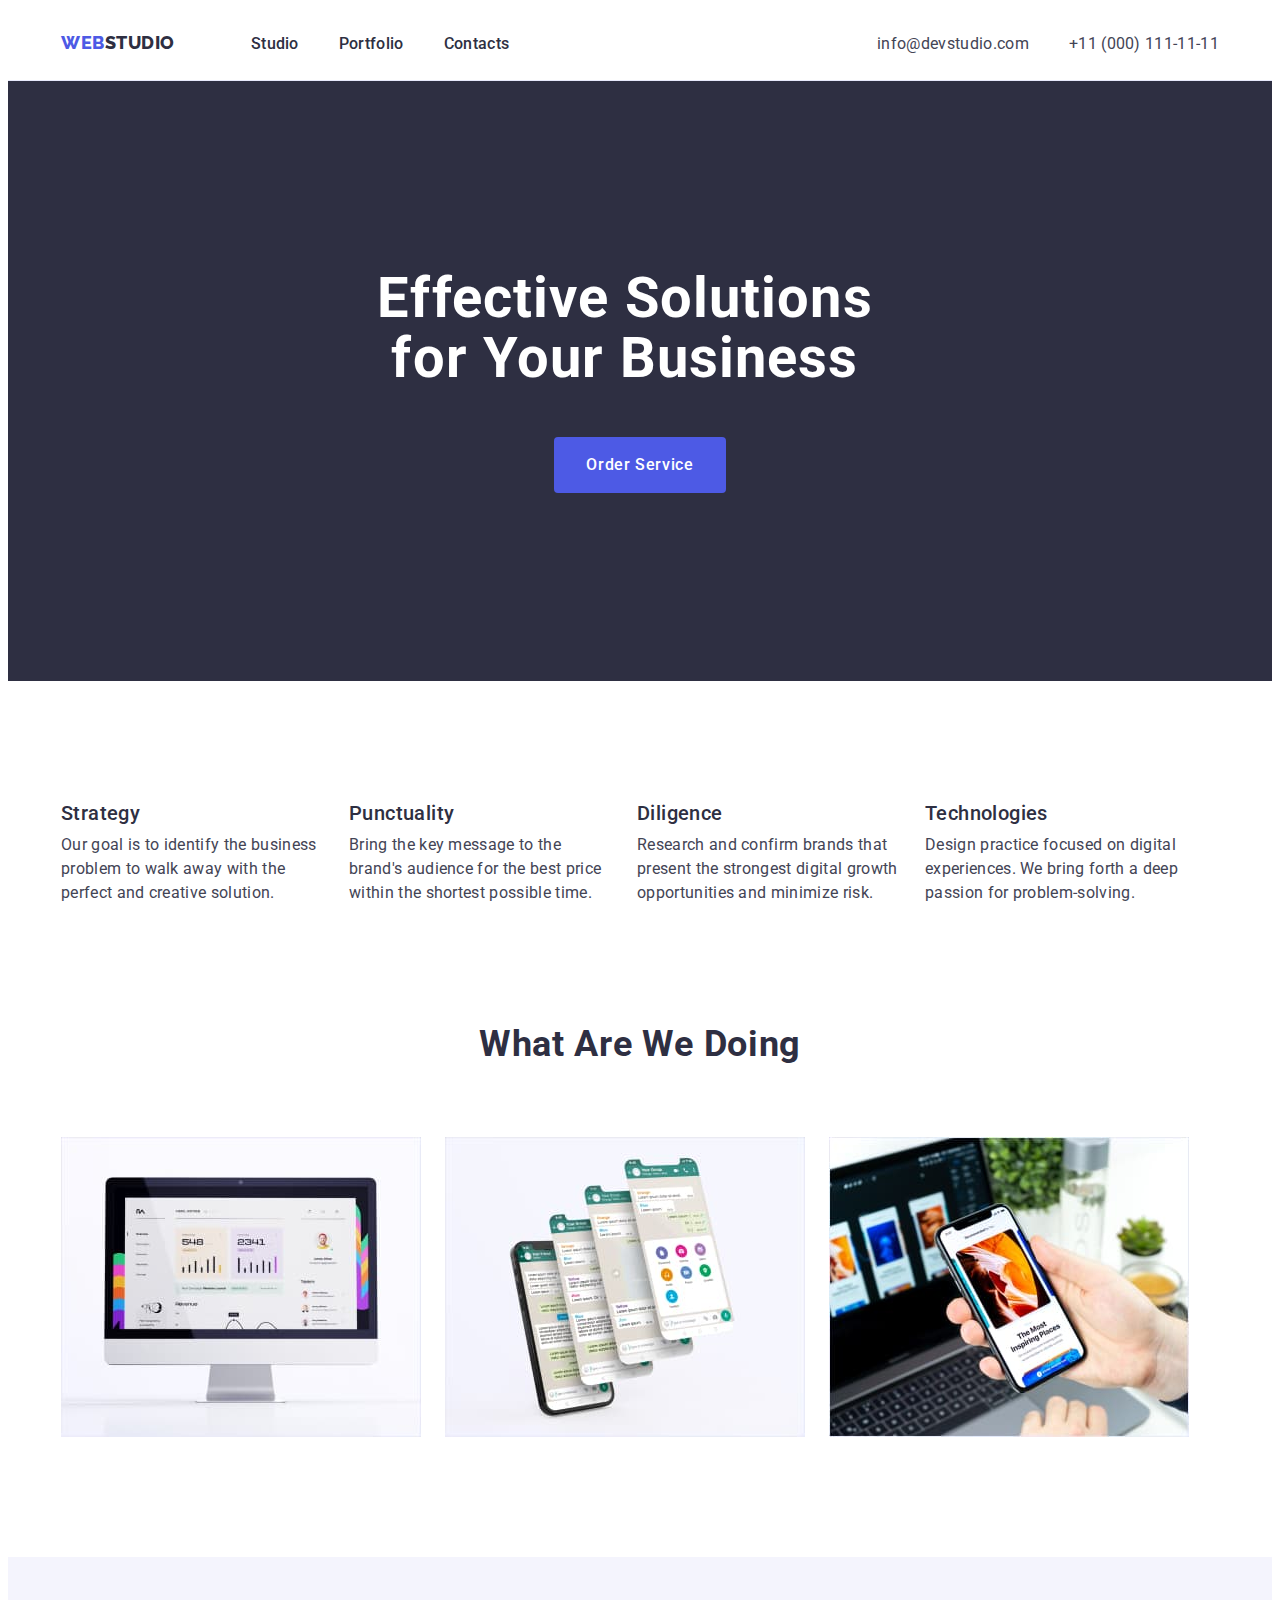
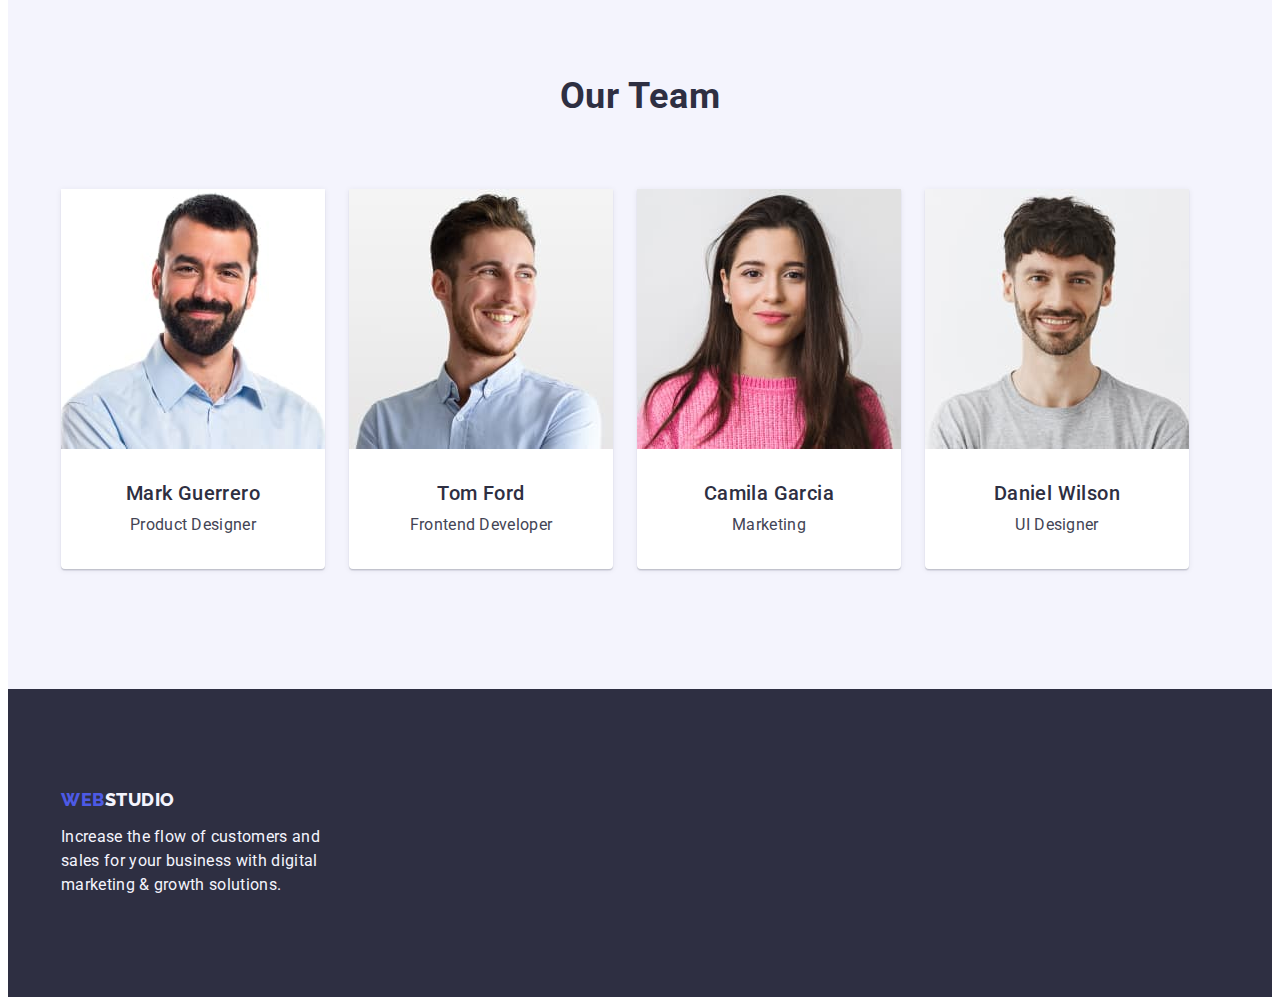
==== index.html @ 88c26387 "Initial commit" ====
<!DOCTYPE html>
<html lang="en">
  <head>
    <meta charset="UTF-8" />
    <meta http-equiv="X-UA-Compatible" content="IE=edge" />
    <meta name="viewport" content="width=device-width, initial-scale=1.0" />
    <title>Web Studio</title>
    <link rel="preconnect" href="https://fonts.googleapis.com" />
    <link rel="preconnect" href="https://fonts.gstatic.com" crossorigin />
    <link
      href="https://fonts.googleapis.com/css2?family=Raleway:wght@800&family=Roboto:wght@400;500;700&display=swap"
      rel="stylesheet"
    />
    <link
      rel="stylesheet"
      href="https://cdnjs.cloudflare.com/ajax/libs/modern-normalize/1.1.0/modern-normalize.min.css"
      integrity="sha512-wpPYUAdjBVSE4KJnH1VR1HeZfpl1ub8YT/NKx4PuQ5NmX2tKuGu6U/JRp5y+Y8XG2tV+wKQpNHVUX03MfMFn9Q=="
      crossorigin="anonymous"
      referrerpolicy="no-referrer"
    />
    <link rel="stylesheet" href="./css/styles.css" />
  </head>
  <body>
    <!--Site header-->
    <header class="header">
      <div class="container main-cont">
        <nav class="header-navigation">
          <a href="./index.html" class="header-logo link">
            Web<span class="nav-logo">Studio</span>
          </a>
          <ul class="header-list list">
            <li class="header-item">
              <a href="./index.html" class="header-link link">Studio</a>
            </li>
            <li class="header-item">
              <a href="./portfolio.html" class="header-link link">Portfolio</a>
            </li>
            <li class="header-item">
              <a href="" class="header-link link">Contacts</a>
            </li>
          </ul>
        </nav>
        <address class="header-contacts">
          <ul class="site-nav list">
            <li class="header-item">
              <a href="mailto:info@devstudio.com" class="contacts link"
                >info@devstudio.com</a
              >
            </li>
            <li class="header-item">
              <a href="tel:+11(000)1111111" class="contacts link"
                >+11 (000) 111-11-11</a
              >
            </li>
          </ul>
        </address>
      </div>
    </header>

    <main>
      <!--Hero Image  -->
      <section class="hero">
        <div class="container">
          <h1 class="hero-title">Effective Solutions for Your Business</h1>
          <button type="button" class="hero-btn primary-btn">
            Order Service
          </button>
        </div>
      </section>

      <!--Short description-->
      <section class="section">
        <div class="container">
          <h2 class="visually-hidden">Work examples</h2>
          <ul class="section-list list">
            <li class="list-item">
              <h3 class="list-title">Strategy</h3>
              <p class="list-text">
                Our goal is to identify the business problem to walk away with
                the perfect and creative solution.
              </p>
            </li>
            <li class="list-item">
              <h3 class="list-title">Punctuality</h3>
              <p class="list-text">
                Bring the key message to the brand's audience for the best price
                within the shortest possible time.
              </p>
            </li>
            <li class="list-item">
              <h3 class="list-title">Diligence</h3>
              <p class="list-text">
                Research and confirm brands that present the strongest digital
                growth opportunities and minimize risk.
              </p>
            </li>
            <li class="list-item">
              <h3 class="list-title">Technologies</h3>
              <p class="list-text">
                Design practice focused on digital experiences. We bring forth a
                deep passion for problem-solving.
              </p>
            </li>
          </ul>
        </div>
      </section>

      <!--What are we doing?-->
      <section class="section third">
        <div class="container">
          <h2 class="section-title">What Are We Doing</h2>
          <ul class="third-list list">
            <li class="third-item">
              <img
                src="./images/work-1.jpg"
                alt="What are we doing"
                width="360"
                height="300"
                class="img"
              />
            </li>
            <li class="third-item">
              <img
                src="./images/work-2.jpg"
                alt="What are we doing"
                width="360"
                height="300"
                class="img"
              />
            </li>
            <li class="third-item">
              <img
                src="./images/work-3.jpg"
                alt="What are we doing"
                width="360"
                height="300"
                class="img"
              />
            </li>
          </ul>
        </div>
      </section>

      <!--Our team-->
      <section class="section-team">
        <div class="container">
          <h2 class="team-title">Our Team</h2>
          <ul class="team-list list">
            <li class="team-item">
              <img
                src="./images/prod_des.jpg"
                alt="Product Designer"
                width="264"
                height="260"
                class="img"
              />
              <div class="card-text">
                <h3 class="list-title team">Mark Guerrero</h3>
                <p class="list-text team">Product Designer</p>
              </div>
            </li>
            <li class="team-item">
              <img
                src="./images/front_dev.jpg"
                alt="Frontend Developer"
                width="264"
                height="260"
                class="img"
              />
              <div class="card-text">
                <h3 class="list-title team">Tom Ford</h3>
                <p class="list-text team">Frontend Developer</p>
              </div>
            </li>
            <li class="team-item">
              <img
                src="./images/marketing.jpg"
                alt="Marketing"
                width="264"
                height="260"
                class="img"
              />
              <div class="card-text">
                <h3 class="list-title team">Camila Garcia</h3>
                <p class="list-text team">Marketing</p>
              </div>
            </li>
            <li class="team-item">
              <img
                src="./images/ul_des.jpg"
                alt="UI Designer"
                width="264"
                height="260"
                class="img"
              />
              <div class="card-text">
                <h3 class="list-title team">Daniel Wilson</h3>
                <p class="list-text team">UI Designer</p>
              </div>
            </li>
          </ul>
        </div>
      </section>
    </main>

    <!--Footer-->
    <footer class="footer">
      <div class="container">
        <a href="./index.html" class="footer-logo link">
          Web<span class="footer-link">Studio</span>
        </a>
        <p class="footer-text">
          Increase the flow of customers and sales for your business with
          digital marketing & growth solutions.
        </p>
      </div>
    </footer>
  </body>
</html>
---- css/styles.css ----
:root {
  --main-page-color: #434455;
  --defoult-text-color: #2e2f42;
  --main-white-color: #ffffff;
  --main-cloud-color: #f4f4fd;
  --main-iris-color: #4d5ae5;
  --main-ocean-color: #404bbf;
}

body {
  background-color: var(--main-white-color);
  font-family: "Roboto", sans-serif;
  color: var(--main-page-color);
}

.visually-hidden {
  position: absolute;
  width: 1px;
  height: 1px;
  margin: -1px;
  border: 0;
  padding: 0;

  white-space: nowrap;
  clip-path: inset(100%);
  clip: rect(0 0 0 0);
  overflow: hidden;
}

.container {
  margin-left: auto;
  margin-right: auto;
  width: 1158px;
  padding-left: 15px;
  padding-right: 15px;
  /* outline: 2px solid tomato; */
}

.list,
.link {
  padding: 0px;
  margin: 0px;

  list-style: none;
  text-decoration: none;
}

h1,
h2,
h3,
h4,
h5,
h6,
p {
  margin: 0;
}

/* Header */

.header {
  border-bottom: 1px solid #e7e9fc;
}

.main-cont {
  display: flex;
  align-items: center;
}

.header-navigation {
  display: flex;
  margin-right: auto;
}

.header-logo {
  display: block;
  padding-top: 24px;
  padding-bottom: 24px;
  margin-right: 76px;

  font-family: "Raleway", sans-serif;
  font-weight: 800;
  font-size: 18px;
  line-height: 1.17;
  letter-spacing: 0.03em;
  color: var(--main-iris-color);
  text-transform: uppercase;
}
.nav-logo {
  font-family: "Raleway", sans-serif;
  font-weight: 800;
  font-size: 18px;
  line-height: 1.17;
  letter-spacing: 0.03em;
  color: var(--defoult-text-color);
  text-transform: uppercase;
}

.header-list {
  display: flex;
}

.header-list .header-item + .header-item {
  margin-left: 40px;
}

.header-link {
  display: block;
  padding-top: 24px;
  padding-bottom: 24px;

  font-weight: 500;
  font-size: 16px;
  line-height: 1.5;
  letter-spacing: 0.02em;
  color: var(--defoult-text-color);
}

.header-link:hover,
.header-link:focus {
  color: var(--main-ocean-color);
}

.header-contacts {
  font-style: normal;
}

.site-nav {
  display: flex;
}

.site-nav .header-item + .header-item {
  margin-left: 40px;
}

.contacts {
  display: block;
  padding-top: 24px;
  padding-bottom: 24px;

  font-size: 16px;
  line-height: 1.5;
  letter-spacing: 0.02em;
  color: var(--main-page-color);
}

.contacts:hover,
.contacts:focus {
  color: var(--main-ocean-color);
}

/* Hero */

.hero {
  text-align: center;
  padding: 188px 0;

  background-color: var(--defoult-text-color);
}

.hero-title {
  margin-bottom: 48px;
  margin-left: 316px;
  width: 496px;

  font-size: 56px;
  line-height: 1.07;
  letter-spacing: 0.02em;
  color: var(--main-white-color);
}

.hero-btn {
  padding: 16px 32px;

  min-width: 169px;
  color: var(--main-white-color);
  background-color: var(--main-iris-color);
}

.hero-btn:hover,
.hero-btn:focus {
  background-color: var(--main-ocean-color);
}

/* Short Description */

.section {
  padding-top: 120px;
}

.section-title {
  margin-bottom: 72px;
  font-size: 36px;

  line-height: 1.11;
  text-align: center;
  letter-spacing: 0.02em;
  text-transform: capitalize;
  color: var(--defoult-text-color);
}

.section-list {
  display: flex;
  flex-wrap: wrap;
}

.list-item {
  margin-right: 24px;

  width: 264px;
}

.list-item:nth-child(4) {
  margin-right: 0px;
}

.list-title {
  margin-bottom: 8px;

  font-weight: 500;
  font-size: 20px;
  line-height: 1.2;
  letter-spacing: 0.02em;
  color: var(--defoult-text-color);
}

.list-text {
  margin-bottom: 0px;

  font-size: 16px;
  line-height: 1.5;
  letter-spacing: 0.02em;
}

/* What are we doing? */

.section.third {
  padding-bottom: 120px;
}

.third-list {
  display: flex;
  flex-wrap: wrap;
}

.third-item {
  display: block;
  margin-right: 24px;
}

.third-item:nth-child(3) {
  margin-right: 0px;
}

.img {
  display: block;
}

/* Out team */

.section-team {
  padding: 120px 0;

  background-color: var(--main-cloud-color);
}

.team-title {
  margin-bottom: 72px;

  font-size: 36px;
  line-height: 1.11;
  text-align: center;
  letter-spacing: 0.02em;
  text-transform: capitalize;
  color: var(--defoult-text-color);
}

.team-list {
  display: flex;
}

.team-item {
  width: 264px;
  margin-right: 24px;

  background-color: var(--main-white-color);
  box-shadow: 0px 1px 6px rgba(46, 47, 66, 0.08),
    0px 1px 1px rgba(46, 47, 66, 0.16), 0px 2px 1px rgba(46, 47, 66, 0.08);
  border-radius: 0px 0px 4px 4px;
}

.team-item:nth-child(4) {
  margin-right: 0px;
}

.card-text {
  padding: 32px 16px;
}

.list-title.team {
  text-align: center;
}

.list-text.team {
  text-align: center;
}

/* Footer */

.footer {
  padding: 100px 0;

  background-color: var(--defoult-text-color);
}

.footer-logo {
  display: block;
  margin-bottom: 15px;

  font-family: "Raleway", sans-serif;
  font-weight: 800;
  font-size: 18px;
  line-height: 1.17;
  letter-spacing: 0.03em;
  color: var(--main-iris-color);
  text-transform: uppercase;
}

.footer-link {
  font-family: "Raleway", sans-serif;
  font-weight: 800;
  font-size: 18px;
  line-height: 1.17;
  letter-spacing: 0.03em;
  color: var(--main-cloud-color);
  text-transform: uppercase;
}

.footer-text {
  width: 264px;
  font-size: 16px;

  line-height: 1.5;
  letter-spacing: 0.02em;
  color: var(--main-cloud-color);
}

/* Button */

.primary-btn {
  display: inline-block;
  border-radius: 4px;

  font-family: "Roboto", sans-serif;
  font-weight: 500;
  font-size: 16px;
  line-height: 1.5;
  cursor: pointer;
  letter-spacing: 0.04em;
  text-align: center;
  border: none;
}

/* Portfolio */

.filter-section {
  padding-top: 96px;
  padding-bottom: 120px;
}

.filter-list {
  display: flex;
  flex-wrap: wrap;
  justify-content: center;
  margin-bottom: 72px;
}

.filter-list .filter-item + .filter-item {
  margin-left: 24px;
}

.portfolio-btn {
  padding: 12px 24px;
  min-width: 69px;

  color: var(--main-white-color);
  background-color: var(--main-iris-color);
}

.portfolio-btn:is(:hover, :focus) {
  color: var(--main-white-color);
  background-color: var(--main-ocean-color);
}

.filter-btn {
  padding: 12px 24px;
  min-width: 69px;

  color: #4d5ae5;
  background: #f4f4fd;
}

.filter-btn:is(:hover, :focus) {
  color: var(--main-white-color);
  background-color: var(--main-ocean-color);
}

.portfolio-list {
  display: flex;
  flex-wrap: wrap;
}

.portfolio-item {
  width: 360px;
  margin-right: 24px;
  margin-bottom: 48px;
}

.portfolio-item:nth-child(3n) {
  margin-right: 0px;
}

.portfolio-item:nth-last-child(-n + 3) {
  margin-bottom: 0px;
}

.portfolio-title {
  padding-bottom: 8px;

  font-weight: 500;
  font-size: 20px;
  line-height: 1.2;
  letter-spacing: 0.02em;
  color: var(--defoult-text-color);
}

.portfolio-text {
  font-size: 16px;
  line-height: 1.5;
  letter-spacing: 0.02em;
  color: var(--main-page-color);
}

.border {
  border: 1px solid #e7e9fc;
  border-top: none;
}
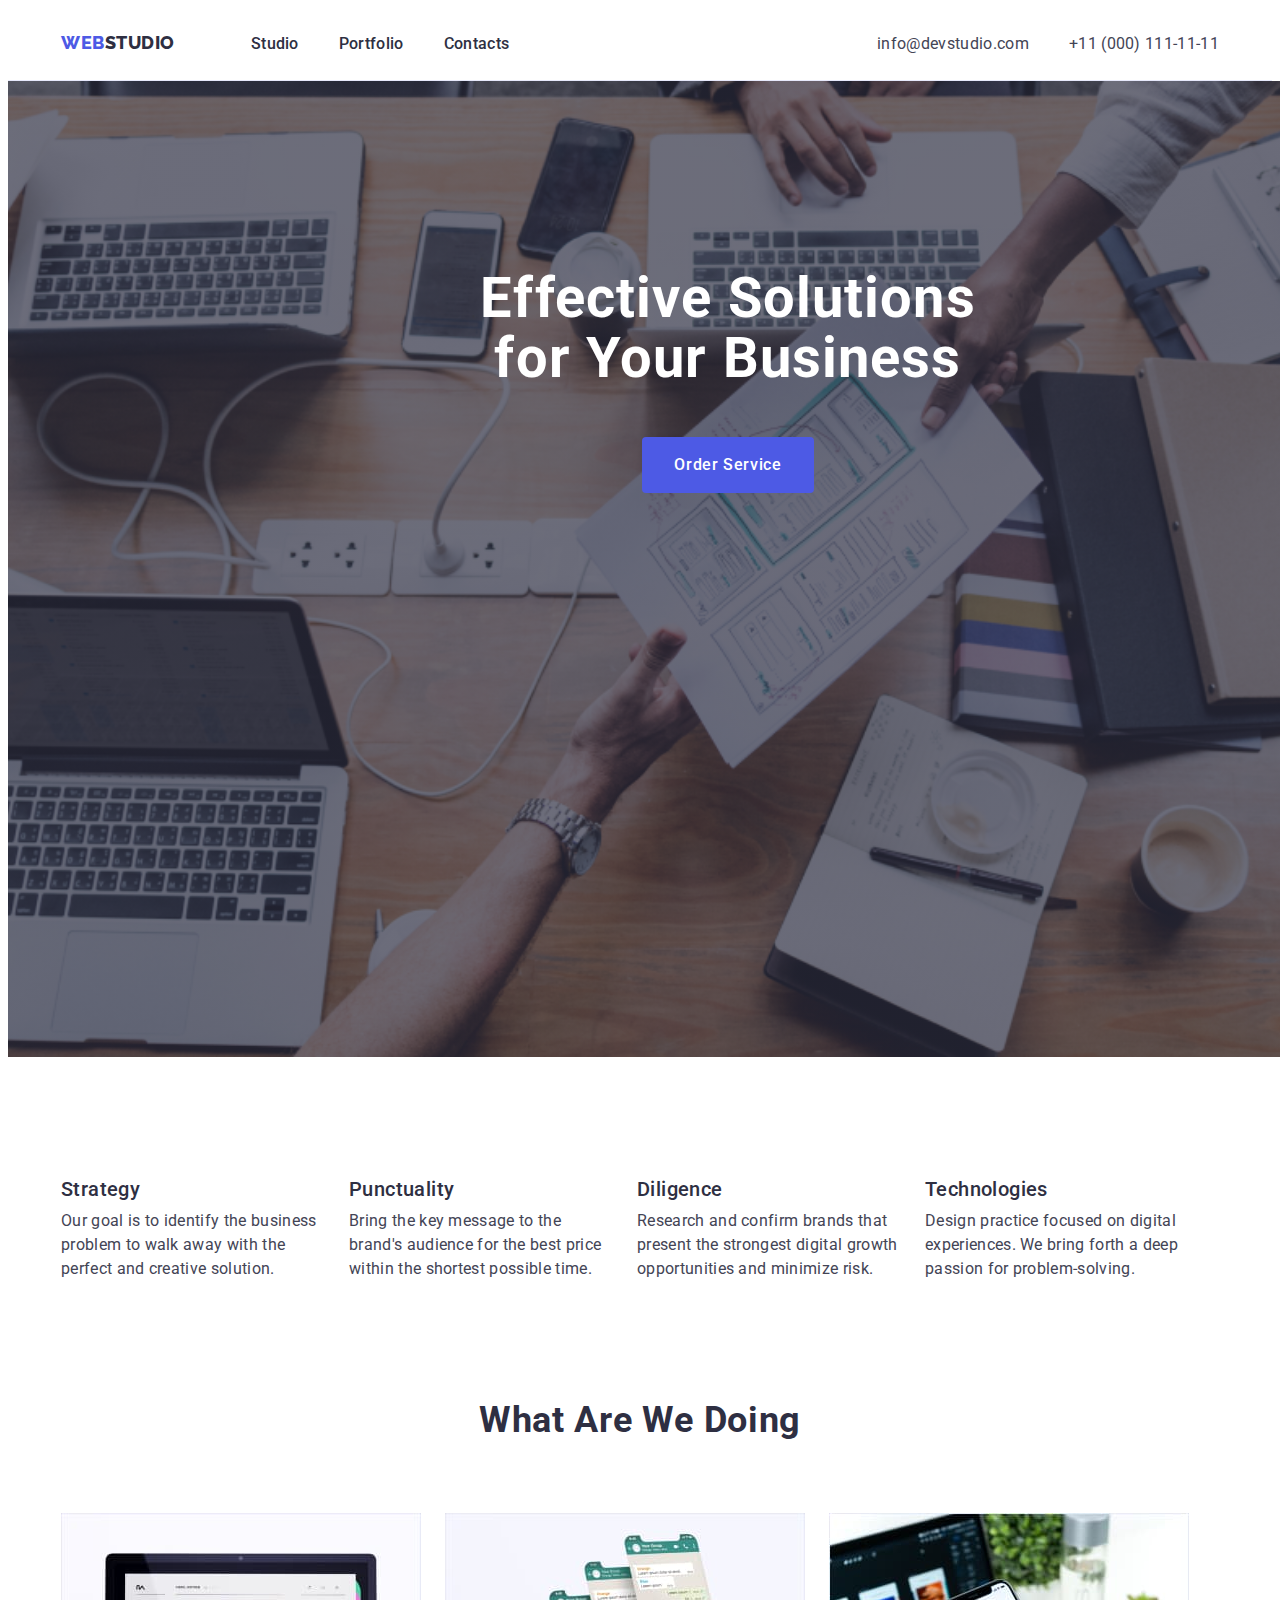
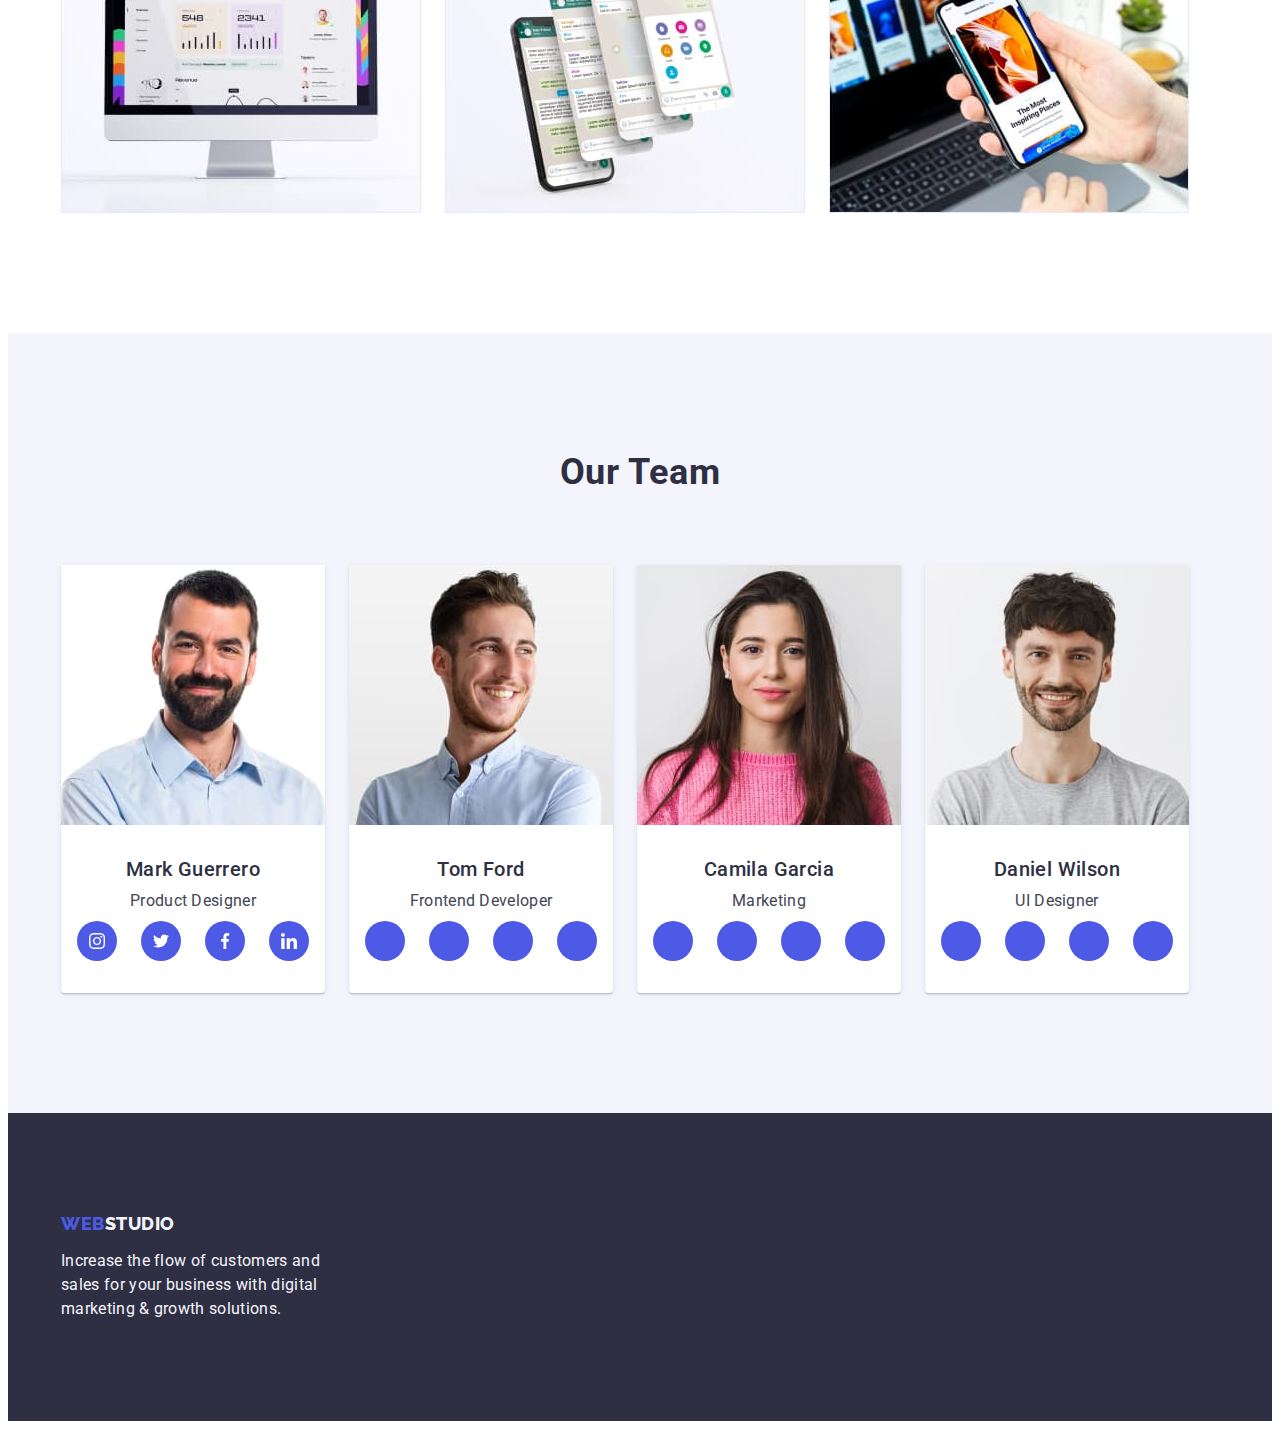
==== commit c7980fd8: "Тени и иконки" ====
--- a/index.html
+++ b/index.html
@@ -157,6 +157,36 @@
               <div class="card-text">
                 <h3 class="list-title team">Mark Guerrero</h3>
                 <p class="list-text team">Product Designer</p>
+                <ul class="soc-list list">
+                  <li class="soc-item">
+                    <a href="" class="soc-link link">
+                      <svg class="soc-icon" width="16" height="16">
+                        <use href="./images/icon.svg#icon-instagram-2"></use>
+                      </svg>
+                    </a>
+                  </li>
+                  <li class="soc-item">
+                    <a href="" class="soc-link link">
+                      <svg class="soc-icon" width="16" height="16">
+                        <use href="./images/icon.svg#icon-twitter-1"></use>
+                      </svg>
+                    </a>
+                  </li>
+                  <li class="soc-item">
+                    <a href="" class="soc-link link">
+                      <svg class="soc-icon" width="16" height="16">
+                        <use href="./images/icon.svg#icon-facebook-1"></use>
+                      </svg>
+                    </a>
+                  </li>
+                  <li class="soc-item">
+                    <a href="" class="soc-link link">
+                      <svg class="soc-icon" width="16" height="16">
+                        <use href="./images/icon.svg#icon-linkedin-1"></use>
+                      </svg>
+                    </a>
+                  </li>
+                </ul>
               </div>
             </li>
             <li class="team-item">
@@ -170,6 +200,20 @@
               <div class="card-text">
                 <h3 class="list-title team">Tom Ford</h3>
                 <p class="list-text team">Frontend Developer</p>
+                <ul class="soc-list list">
+                  <li class="soc-item">
+                    <a href="" class="soc-link link"></a>
+                  </li>
+                  <li class="soc-item">
+                    <a href="" class="soc-link link"></a>
+                  </li>
+                  <li class="soc-item">
+                    <a href="" class="soc-link link"></a>
+                  </li>
+                  <li class="soc-item">
+                    <a href="" class="soc-link link"></a>
+                  </li>
+                </ul>
               </div>
             </li>
             <li class="team-item">
@@ -183,6 +227,20 @@
               <div class="card-text">
                 <h3 class="list-title team">Camila Garcia</h3>
                 <p class="list-text team">Marketing</p>
+                <ul class="soc-list list">
+                  <li class="soc-item">
+                    <a href="" class="soc-link link"></a>
+                  </li>
+                  <li class="soc-item">
+                    <a href="" class="soc-link link"></a>
+                  </li>
+                  <li class="soc-item">
+                    <a href="" class="soc-link link"></a>
+                  </li>
+                  <li class="soc-item">
+                    <a href="" class="soc-link link"></a>
+                  </li>
+                </ul>
               </div>
             </li>
             <li class="team-item">
@@ -196,6 +254,20 @@
               <div class="card-text">
                 <h3 class="list-title team">Daniel Wilson</h3>
                 <p class="list-text team">UI Designer</p>
+                <ul class="soc-list list">
+                  <li class="soc-item">
+                    <a href="" class="soc-link link"></a>
+                  </li>
+                  <li class="soc-item">
+                    <a href="" class="soc-link link"></a>
+                  </li>
+                  <li class="soc-item">
+                    <a href="" class="soc-link link"></a>
+                  </li>
+                  <li class="soc-item">
+                    <a href="" class="soc-link link"></a>
+                  </li>
+                </ul>
               </div>
             </li>
           </ul>
--- a/css/styles.css
+++ b/css/styles.css
@@ -28,8 +28,7 @@
 }
 
 .container {
-  margin-left: auto;
-  margin-right: auto;
+  margin: 0 auto;
   width: 1158px;
   padding-left: 15px;
   padding-right: 15px;
@@ -151,20 +150,34 @@
 /* Hero */
 
 .hero {
-  text-align: center;
   padding: 188px 0;
-
+  margin-left: auto;
+  margin-right: auto;
+  width: 1440px;
+  height: 600px;
+
+  text-align: center;
   background-color: var(--defoult-text-color);
+  background-image: linear-gradient(
+      rgba(46, 47, 66, 0.7),
+      rgba(46, 47, 66, 0.7)
+    ),
+    url(../images/hero-bg.jpg);
+  background-repeat: no-repeat;
+  background-position: center;
+  background-size: cover;
 }
 
 .hero-title {
   margin-bottom: 48px;
-  margin-left: 316px;
+  margin-left: auto;
+  margin-right: auto;
   width: 496px;
 
   font-size: 56px;
   line-height: 1.07;
   letter-spacing: 0.02em;
+  text-align: center;
   color: var(--main-white-color);
 }
 
@@ -301,7 +314,39 @@
 }
 
 .list-text.team {
-  text-align: center;
+  margin-bottom: 8px;
+  text-align: center;
+}
+.soc-list {
+  display: flex;
+  justify-content: center;
+  gap: 24px;
+}
+
+.soc-item {
+  width: 40px;
+  height: 40px;
+}
+
+.soc-link {
+  width: 100%;
+  height: 100%;
+  border-radius: 50%;
+  background-color: var(--main-iris-color);
+  display: flex;
+  align-items: center;
+  justify-content: center;
+}
+
+.soc-icon {
+  fill: var(--main-white-color);
+}
+
+.soc-link:is(:hover, :focus) {
+  background-color: var(--main-ocean-color);
+}
+.soc-link:is(:hover, :focus) > .soc-icon {
+  fill: green;
 }
 
 /* Footer */
@@ -373,7 +418,10 @@
   justify-content: center;
   margin-bottom: 72px;
 }
-
+.filter-item:is(:hover, :focus) {
+  box-shadow: 0px 1px 6px rgba(46, 47, 66, 0.08),
+    0px 1px 1px rgba(46, 47, 66, 0.16), 0px 2px 1px rgba(46, 47, 66, 0.08);
+}
 .filter-list .filter-item + .filter-item {
   margin-left: 24px;
 }
@@ -414,6 +462,10 @@
   margin-right: 24px;
   margin-bottom: 48px;
 }
+.portfolio-item:is(:hover, :focus) {
+  box-shadow: 0px 1px 6px rgba(46, 47, 66, 0.08),
+    0px 1px 1px rgba(46, 47, 66, 0.16), 0px 2px 1px rgba(46, 47, 66, 0.08);
+}
 
 .portfolio-item:nth-child(3n) {
   margin-right: 0px;
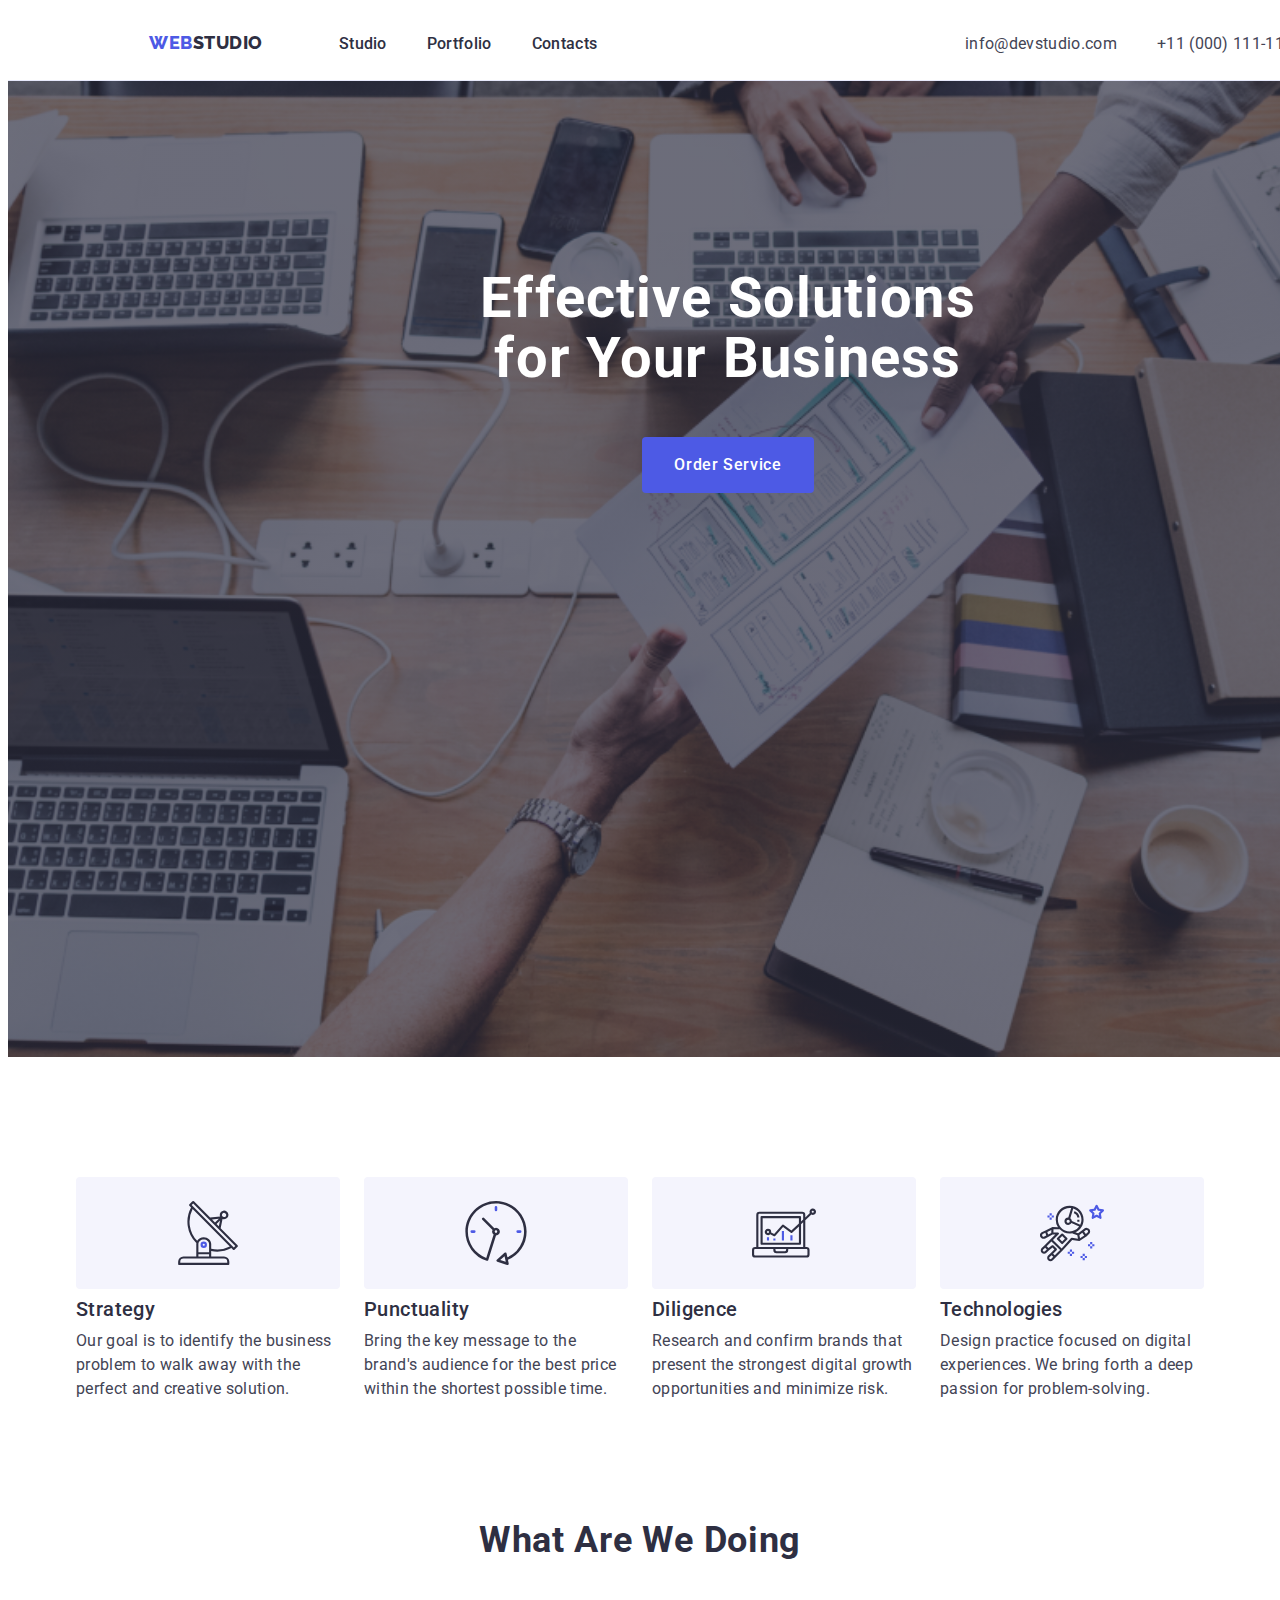
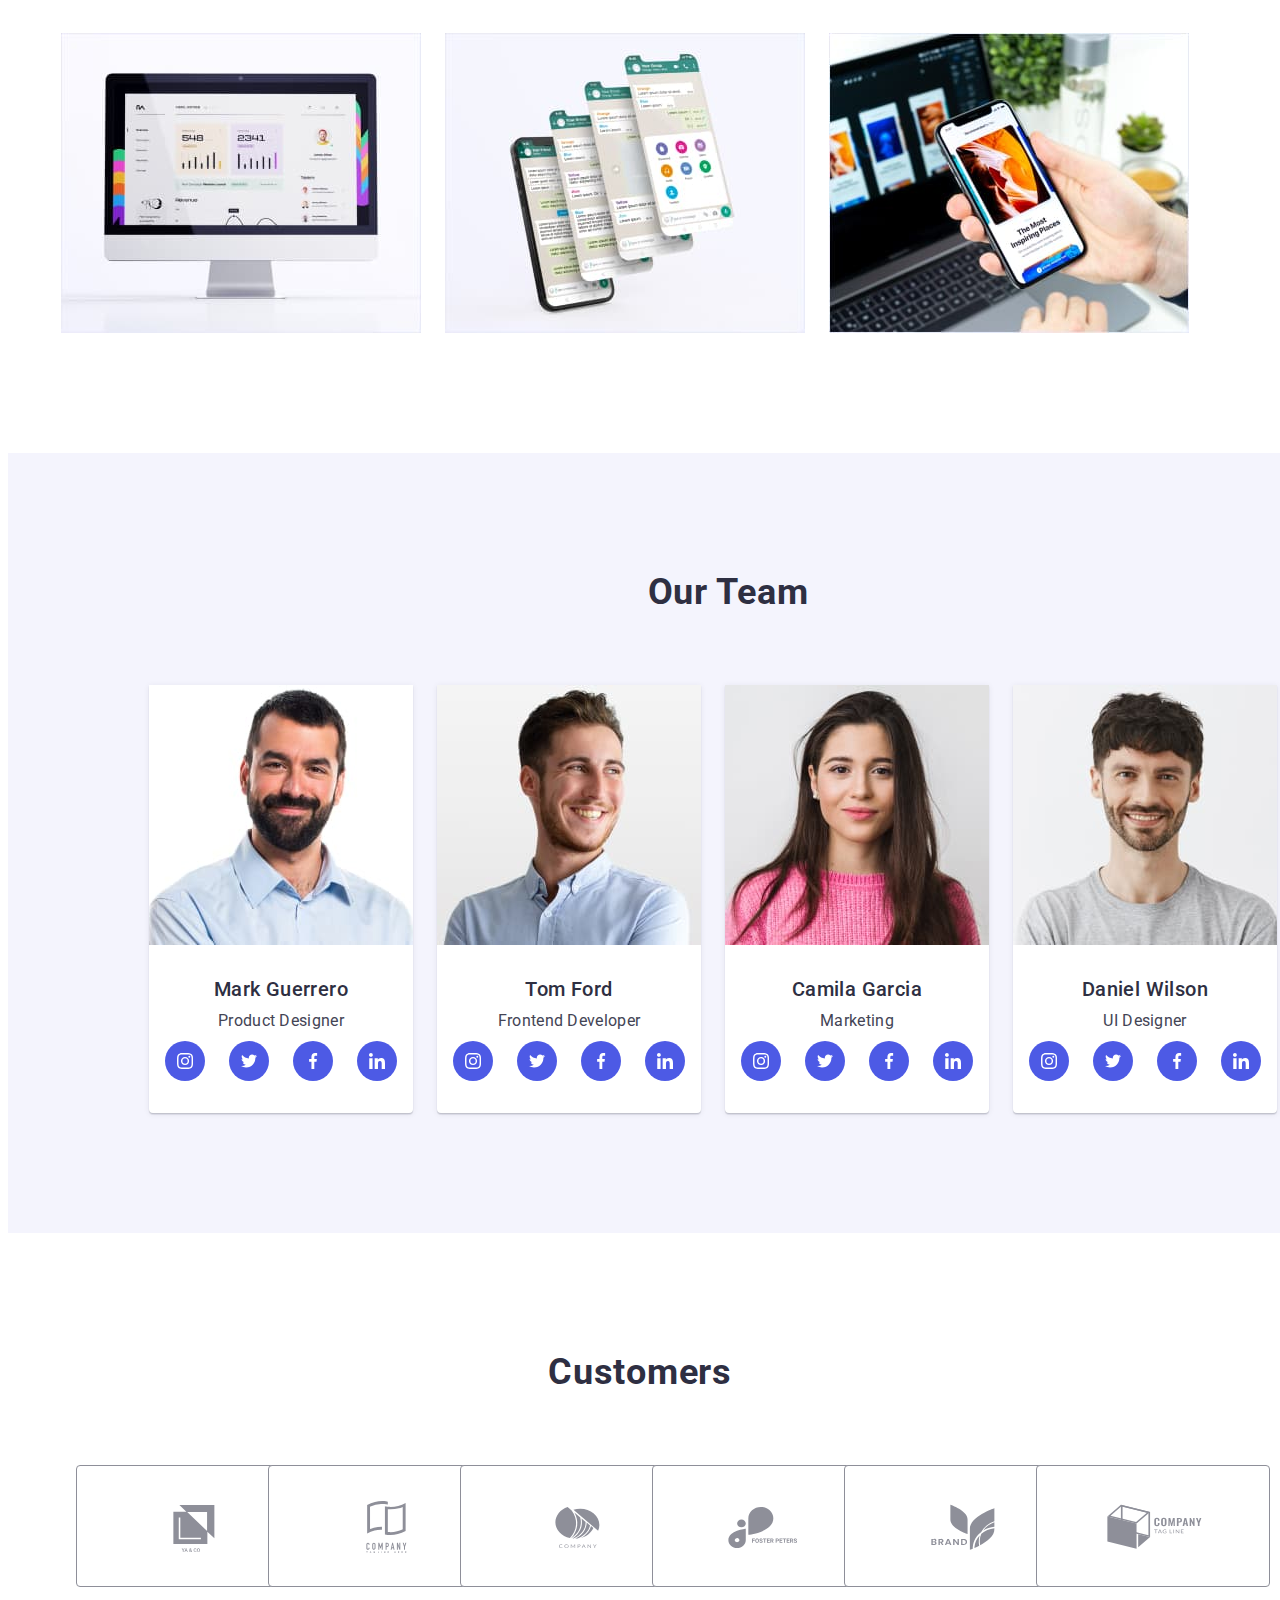
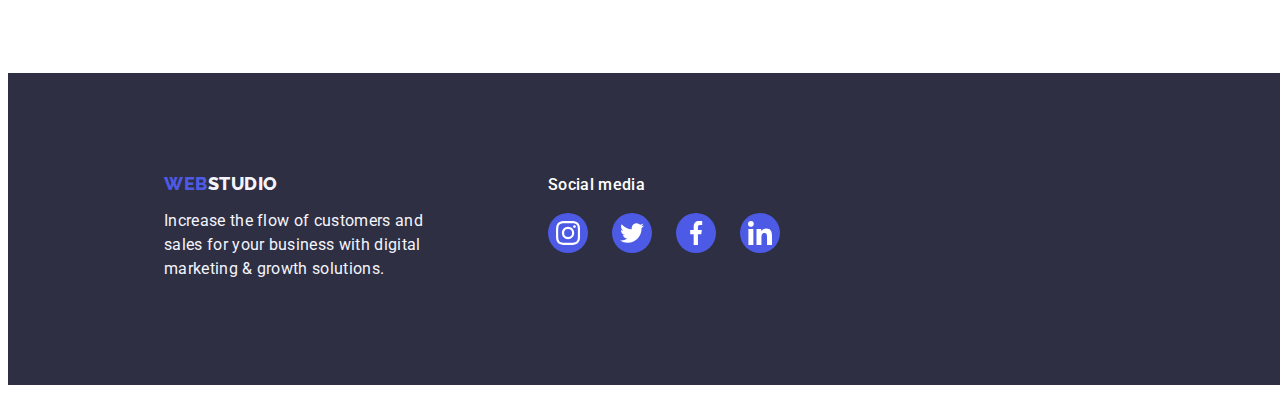
==== commit ab528cf4: "Модуль 4" ====
--- a/index.html
+++ b/index.html
@@ -74,32 +74,60 @@
           <h2 class="visually-hidden">Work examples</h2>
           <ul class="section-list list">
             <li class="list-item">
-              <h3 class="list-title">Strategy</h3>
-              <p class="list-text">
-                Our goal is to identify the business problem to walk away with
-                the perfect and creative solution.
-              </p>
+              <div class="description-list-icon">
+                <svg class="description-icon" width="64" height="64">
+                  <use href="./images/description.svg#icon-antenna"></use>
+                </svg>
+              </div>
+              <div class="description-card">
+                <h3 class="list-title">Strategy</h3>
+                <p class="list-text">
+                  Our goal is to identify the business problem to walk away with
+                  the perfect and creative solution.
+                </p>
+              </div>
             </li>
             <li class="list-item">
-              <h3 class="list-title">Punctuality</h3>
-              <p class="list-text">
-                Bring the key message to the brand's audience for the best price
-                within the shortest possible time.
-              </p>
+              <div class="description-list-icon">
+                <svg class="description-icon" width="64" height="64">
+                  <use href="./images/description.svg#icon-clock"></use>
+                </svg>
+              </div>
+              <div class="description-card">
+                <h3 class="list-title">Punctuality</h3>
+                <p class="list-text">
+                  Bring the key message to the brand's audience for the best
+                  price within the shortest possible time.
+                </p>
+              </div>
             </li>
             <li class="list-item">
-              <h3 class="list-title">Diligence</h3>
-              <p class="list-text">
-                Research and confirm brands that present the strongest digital
-                growth opportunities and minimize risk.
-              </p>
+              <div class="description-list-icon">
+                <svg class="description-icon" width="64" height="64">
+                  <use href="./images/description.svg#icon-diagram"></use>
+                </svg>
+              </div>
+              <div class="description-card">
+                <h3 class="list-title">Diligence</h3>
+                <p class="list-text">
+                  Research and confirm brands that present the strongest digital
+                  growth opportunities and minimize risk.
+                </p>
+              </div>
             </li>
             <li class="list-item">
-              <h3 class="list-title">Technologies</h3>
-              <p class="list-text">
-                Design practice focused on digital experiences. We bring forth a
-                deep passion for problem-solving.
-              </p>
+              <div class="description-list-icon">
+                <svg class="description-icon" width="64" height="64">
+                  <use href="./images/description.svg#icon-astronaut"></use>
+                </svg>
+              </div>
+              <div class="description-card">
+                <h3 class="list-title">Technologies</h3>
+                <p class="list-text">
+                  Design practice focused on digital experiences. We bring forth
+                  a deep passion for problem-solving.
+                </p>
+              </div>
             </li>
           </ul>
         </div>
@@ -159,7 +187,7 @@
                 <p class="list-text team">Product Designer</p>
                 <ul class="soc-list list">
                   <li class="soc-item">
-                    <a href="" class="soc-link link">
+                    <a href="" class="soc-link foot link">
                       <svg class="soc-icon" width="16" height="16">
                         <use href="./images/icon.svg#icon-instagram-2"></use>
                       </svg>
@@ -202,16 +230,32 @@
                 <p class="list-text team">Frontend Developer</p>
                 <ul class="soc-list list">
                   <li class="soc-item">
-                    <a href="" class="soc-link link"></a>
-                  </li>
-                  <li class="soc-item">
-                    <a href="" class="soc-link link"></a>
-                  </li>
-                  <li class="soc-item">
-                    <a href="" class="soc-link link"></a>
-                  </li>
-                  <li class="soc-item">
-                    <a href="" class="soc-link link"></a>
+                    <a href="" class="soc-link link">
+                      <svg class="soc-icon" width="16" height="16">
+                        <use href="./images/icon.svg#icon-instagram-2"></use>
+                      </svg>
+                    </a>
+                  </li>
+                  <li class="soc-item">
+                    <a href="" class="soc-link link">
+                      <svg class="soc-icon" width="16" height="16">
+                        <use href="./images/icon.svg#icon-twitter-1"></use>
+                      </svg>
+                    </a>
+                  </li>
+                  <li class="soc-item">
+                    <a href="" class="soc-link link">
+                      <svg class="soc-icon" width="16" height="16">
+                        <use href="./images/icon.svg#icon-facebook-1"></use>
+                      </svg>
+                    </a>
+                  </li>
+                  <li class="soc-item">
+                    <a href="" class="soc-link link">
+                      <svg class="soc-icon" width="16" height="16">
+                        <use href="./images/icon.svg#icon-linkedin-1"></use>
+                      </svg>
+                    </a>
                   </li>
                 </ul>
               </div>
@@ -229,16 +273,32 @@
                 <p class="list-text team">Marketing</p>
                 <ul class="soc-list list">
                   <li class="soc-item">
-                    <a href="" class="soc-link link"></a>
-                  </li>
-                  <li class="soc-item">
-                    <a href="" class="soc-link link"></a>
-                  </li>
-                  <li class="soc-item">
-                    <a href="" class="soc-link link"></a>
-                  </li>
-                  <li class="soc-item">
-                    <a href="" class="soc-link link"></a>
+                    <a href="" class="soc-link link">
+                      <svg class="soc-icon" width="16" height="16">
+                        <use href="./images/icon.svg#icon-instagram-2"></use>
+                      </svg>
+                    </a>
+                  </li>
+                  <li class="soc-item">
+                    <a href="" class="soc-link link">
+                      <svg class="soc-icon" width="16" height="16">
+                        <use href="./images/icon.svg#icon-twitter-1"></use>
+                      </svg>
+                    </a>
+                  </li>
+                  <li class="soc-item">
+                    <a href="" class="soc-link link">
+                      <svg class="soc-icon" width="16" height="16">
+                        <use href="./images/icon.svg#icon-facebook-1"></use>
+                      </svg>
+                    </a>
+                  </li>
+                  <li class="soc-item">
+                    <a href="" class="soc-link link">
+                      <svg class="soc-icon" width="16" height="16">
+                        <use href="./images/icon.svg#icon-linkedin-1"></use>
+                      </svg>
+                    </a>
                   </li>
                 </ul>
               </div>
@@ -256,19 +316,86 @@
                 <p class="list-text team">UI Designer</p>
                 <ul class="soc-list list">
                   <li class="soc-item">
-                    <a href="" class="soc-link link"></a>
-                  </li>
-                  <li class="soc-item">
-                    <a href="" class="soc-link link"></a>
-                  </li>
-                  <li class="soc-item">
-                    <a href="" class="soc-link link"></a>
-                  </li>
-                  <li class="soc-item">
-                    <a href="" class="soc-link link"></a>
+                    <a href="" class="soc-link link">
+                      <svg class="soc-icon" width="16" height="16">
+                        <use href="./images/icon.svg#icon-instagram-2"></use>
+                      </svg>
+                    </a>
+                  </li>
+                  <li class="soc-item">
+                    <a href="" class="soc-link link">
+                      <svg class="soc-icon" width="16" height="16">
+                        <use href="./images/icon.svg#icon-twitter-1"></use>
+                      </svg>
+                    </a>
+                  </li>
+                  <li class="soc-item">
+                    <a href="" class="soc-link link">
+                      <svg class="soc-icon" width="16" height="16">
+                        <use href="./images/icon.svg#icon-facebook-1"></use>
+                      </svg>
+                    </a>
+                  </li>
+                  <li class="soc-item">
+                    <a href="" class="soc-link link">
+                      <svg class="soc-icon" width="16" height="16">
+                        <use href="./images/icon.svg#icon-linkedin-1"></use>
+                      </svg>
+                    </a>
                   </li>
                 </ul>
               </div>
+            </li>
+          </ul>
+        </div>
+      </section>
+
+      <!--Customers -->
+      <section class="section customer">
+        <div class="container">
+          <h2 class="section-title">Customers</h2>
+          <ul class="customer-list list">
+            <li class="customer-item">
+              <a href="" class="customer-link link">
+                <svg class="customer-icon" width="104" height="56">
+                  <use href="./images/customer.svg#icon-customer-1"></use>
+                </svg>
+              </a>
+            </li>
+            <li class="customer-item">
+              <a href="" class="customer-link link">
+                <svg class="customer-icon" width="104" height="56">
+                  <use href="./images/customer.svg#icon-customer-2"></use>
+                </svg>
+              </a>
+            </li>
+            <li class="customer-item">
+              <a href="" class="customer-link link">
+                <svg class="customer-icon" width="104" height="56">
+                  <use href="./images/customer.svg#icon-customer-3"></use>
+                </svg>
+              </a>
+            </li>
+            <li class="customer-item">
+              <a href="" class="customer-link link">
+                <svg class="customer-icon" width="104" height="56">
+                  <use href="./images/customer.svg#icon-customer-4"></use>
+                </svg>
+              </a>
+            </li>
+            <li class="customer-item">
+              <a href="" class="customer-link link">
+                <svg class="customer-icon" width="104" height="56">
+                  <use href="./images/customer.svg#icon-customer-5"></use>
+                </svg>
+              </a>
+            </li>
+            <li class="customer-item">
+              <a href="" class="customer-link link">
+                <svg class="customer-icon" width="104" height="56">
+                  <use href="./images/customer.svg#icon-customer-6"></use>
+                </svg>
+              </a>
             </li>
           </ul>
         </div>
@@ -277,14 +404,50 @@
 
     <!--Footer-->
     <footer class="footer">
-      <div class="container">
-        <a href="./index.html" class="footer-logo link">
-          Web<span class="footer-link">Studio</span>
-        </a>
-        <p class="footer-text">
-          Increase the flow of customers and sales for your business with
-          digital marketing & growth solutions.
-        </p>
+      <div class="container footer">
+        <div class="footer-content">
+          <a href="./index.html" class="footer-logo link">
+            Web<span class="footer-link-logo">Studio</span>
+          </a>
+          <p class="footer-text">
+            Increase the flow of customers and sales for your business with
+            digital marketing & growth solutions.
+          </p>
+        </div>
+
+        <div class="footer-soc">
+          <h2 class="footer-title">Social media</h2>
+          <ul class="footer-list list">
+            <li class="footer-item">
+              <a href="" class="footer-link link">
+                <svg class="footer-icon" width="24" height="24">
+                  <use href="./images/footer-icon.svg#icon-instagram"></use>
+                </svg>
+              </a>
+            </li>
+            <li class="footer-item">
+              <a href="" class="footer-link link">
+                <svg class="footer-icon" width="24" height="24">
+                  <use href="./images/footer-icon.svg#icon-twitter"></use>
+                </svg>
+              </a>
+            </li>
+            <li class="footer-item">
+              <a href="" class="footer-link link">
+                <svg class="footer-icon" width="24" height="24">
+                  <use href="./images/footer-icon.svg#icon-facebook"></use>
+                </svg>
+              </a>
+            </li>
+            <li class="footer-item">
+              <a href="" class="footer-link link">
+                <svg class="footer-icon" width="24" height="24">
+                  <use href="./images/footer-icon.svg#icon-linkedin"></use>
+                </svg>
+              </a>
+            </li>
+          </ul>
+        </div>
       </div>
     </footer>
   </body>
--- a/css/styles.css
+++ b/css/styles.css
@@ -57,6 +57,8 @@
 /* Header */
 
 .header {
+  width: 1440px;
+  margin: 0 auto;
   border-bottom: 1px solid #e7e9fc;
 }
 
@@ -151,8 +153,7 @@
 
 .hero {
   padding: 188px 0;
-  margin-left: auto;
-  margin-right: auto;
+  margin: 0 auto;
   width: 1440px;
   height: 600px;
 
@@ -213,13 +214,23 @@
 
 .section-list {
   display: flex;
-  flex-wrap: wrap;
+  justify-content: center;
+  gap: 24px;
 }
 
 .list-item {
-  margin-right: 24px;
-
   width: 264px;
+}
+
+.description-list-icon {
+  display: flex;
+  align-items: center;
+  justify-content: center;
+  margin-bottom: 8px;
+  padding: 24px 0;
+
+  background: #f4f4fd;
+  border-radius: 4px;
 }
 
 .list-item:nth-child(4) {
@@ -271,6 +282,8 @@
 /* Out team */
 
 .section-team {
+  margin: 0 auto;
+  width: 1440px;
   padding: 120px 0;
 
   background-color: var(--main-cloud-color);
@@ -317,6 +330,7 @@
   margin-bottom: 8px;
   text-align: center;
 }
+
 .soc-list {
   display: flex;
   justify-content: center;
@@ -345,16 +359,68 @@
 .soc-link:is(:hover, :focus) {
   background-color: var(--main-ocean-color);
 }
-.soc-link:is(:hover, :focus) > .soc-icon {
-  fill: green;
+
+/* Customer */
+
+.section.customer {
+  padding-bottom: 120px;
+}
+
+.customer-list {
+  display: flex;
+  justify-content: center;
+  gap: 24px;
+}
+
+.customer-item {
+  width: 168px;
+  height: 88px;
+}
+
+.customer-link {
+  padding: 16px 32px;
+  width: 100%;
+  height: 100%;
+  border: 1px solid #8e8f99;
+  border-radius: 4px;
+  background-color: var(--main-white-color);
+  display: flex;
+  align-items: center;
+  justify-content: center;
+}
+
+.customer-icon {
+  fill: #8e8f99;
+}
+
+.customer-icon:is(:hover, :focus) {
+  fill: var(--main-ocean-color);
+}
+
+.customer-link:is(:hover, :focus) {
+  border: 1px solid var(--main-ocean-color);
 }
 
 /* Footer */
 
 .footer {
-  padding: 100px 0;
-
+  margin: 0 auto;
+
+  width: 1440px;
+  height: 312px;
   background-color: var(--defoult-text-color);
+}
+
+.container.footer {
+  display: flex;
+  margin-right: auto;
+}
+
+.footer-content {
+  padding-top: 100px;
+  margin-top: 0px;
+  margin-left: 141px;
+  margin-right: 120px;
 }
 
 .footer-logo {
@@ -370,7 +436,7 @@
   text-transform: uppercase;
 }
 
-.footer-link {
+.footer-link-logo {
   font-family: "Raleway", sans-serif;
   font-weight: 800;
   font-size: 18px;
@@ -387,6 +453,50 @@
   line-height: 1.5;
   letter-spacing: 0.02em;
   color: var(--main-cloud-color);
+}
+
+.footer-soc {
+  padding-top: 100px;
+}
+
+.footer-title {
+  margin-bottom: 16px;
+
+  font-family: "Roboto", sans-serif;
+  font-weight: 500;
+  font-size: 16px;
+  line-height: 1.5;
+  letter-spacing: 0.02em;
+  color: var(--main-white-color);
+}
+
+.footer-list {
+  display: flex;
+  justify-content: center;
+  gap: 24px;
+}
+
+.footer-item {
+  width: 40px;
+  height: 40px;
+}
+
+.footer-link {
+  width: 100%;
+  height: 100%;
+  border-radius: 50%;
+  background-color: var(--main-iris-color);
+  display: flex;
+  align-items: center;
+  justify-content: center;
+}
+
+.footer-icon {
+  fill: var(--main-white-color);
+}
+
+.footer-link:is(:hover, :focus) {
+  background-color: #31d0aa;
 }
 
 /* Button */
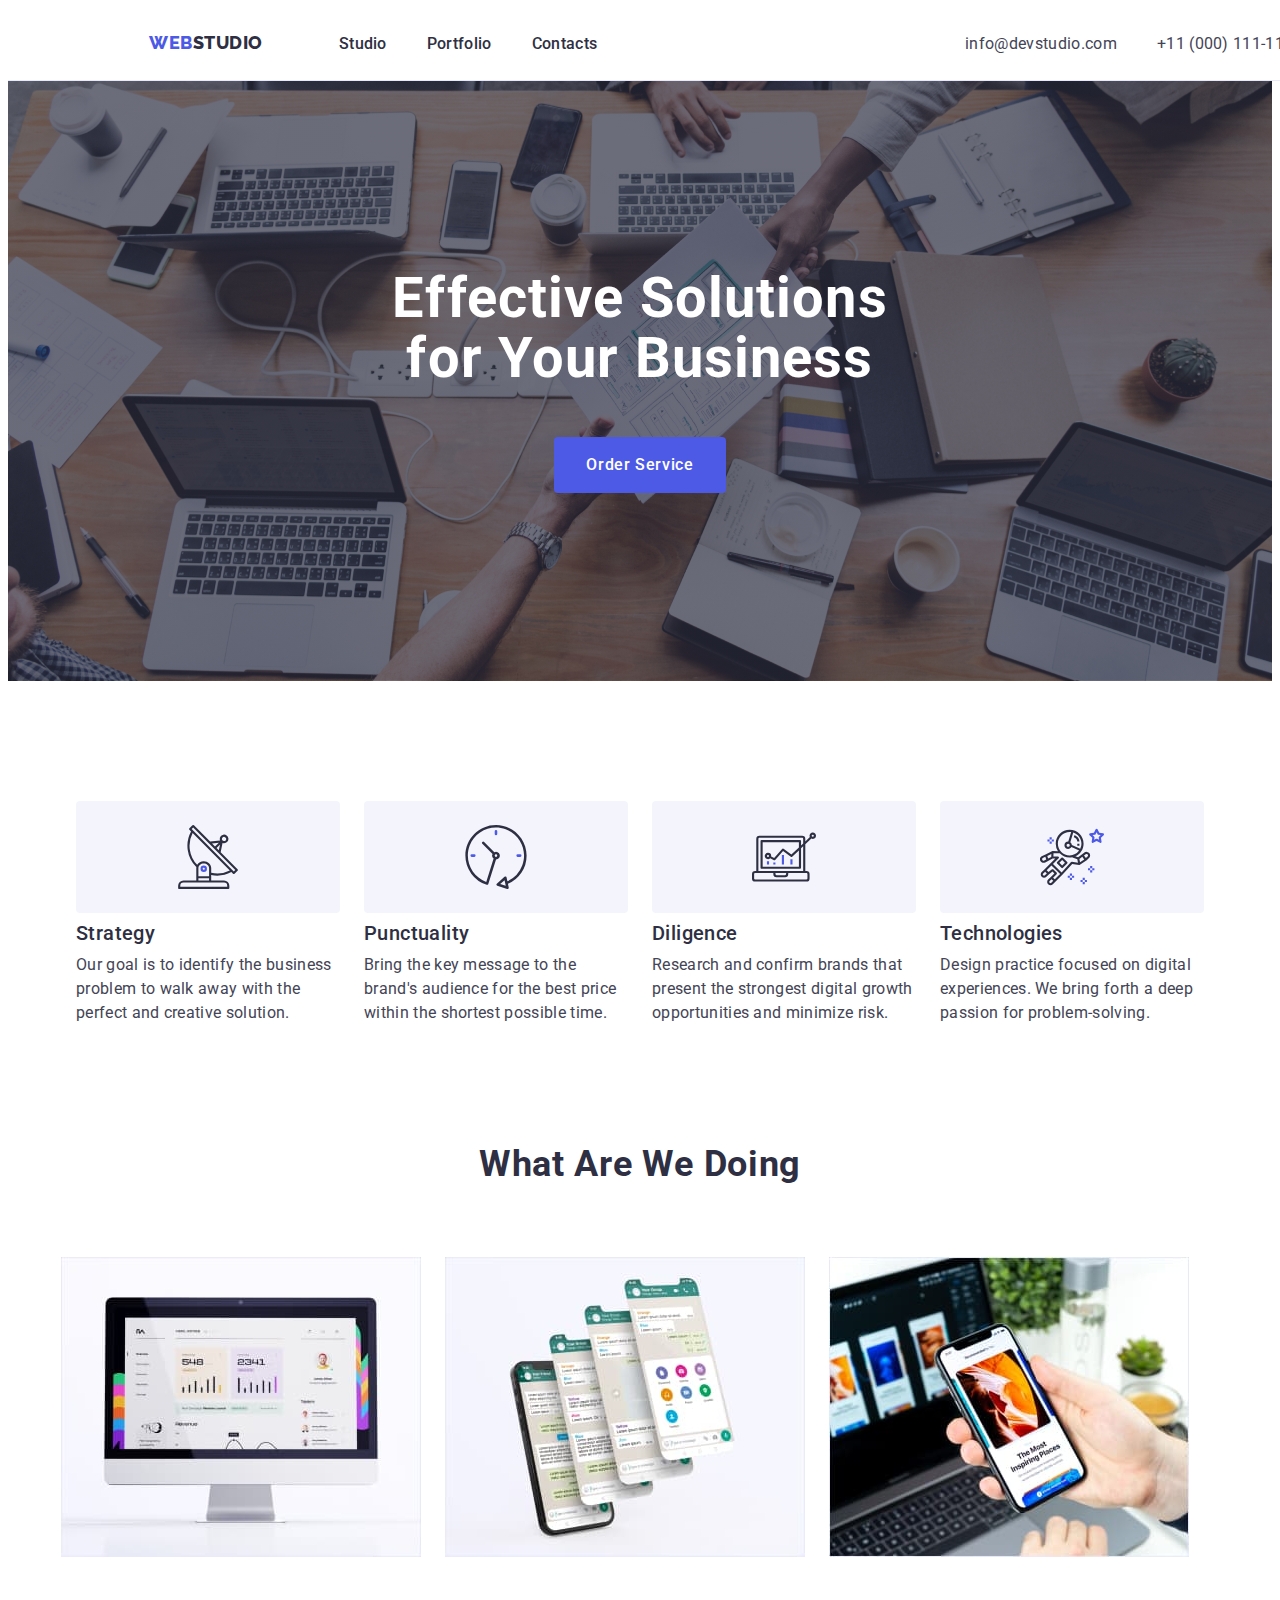
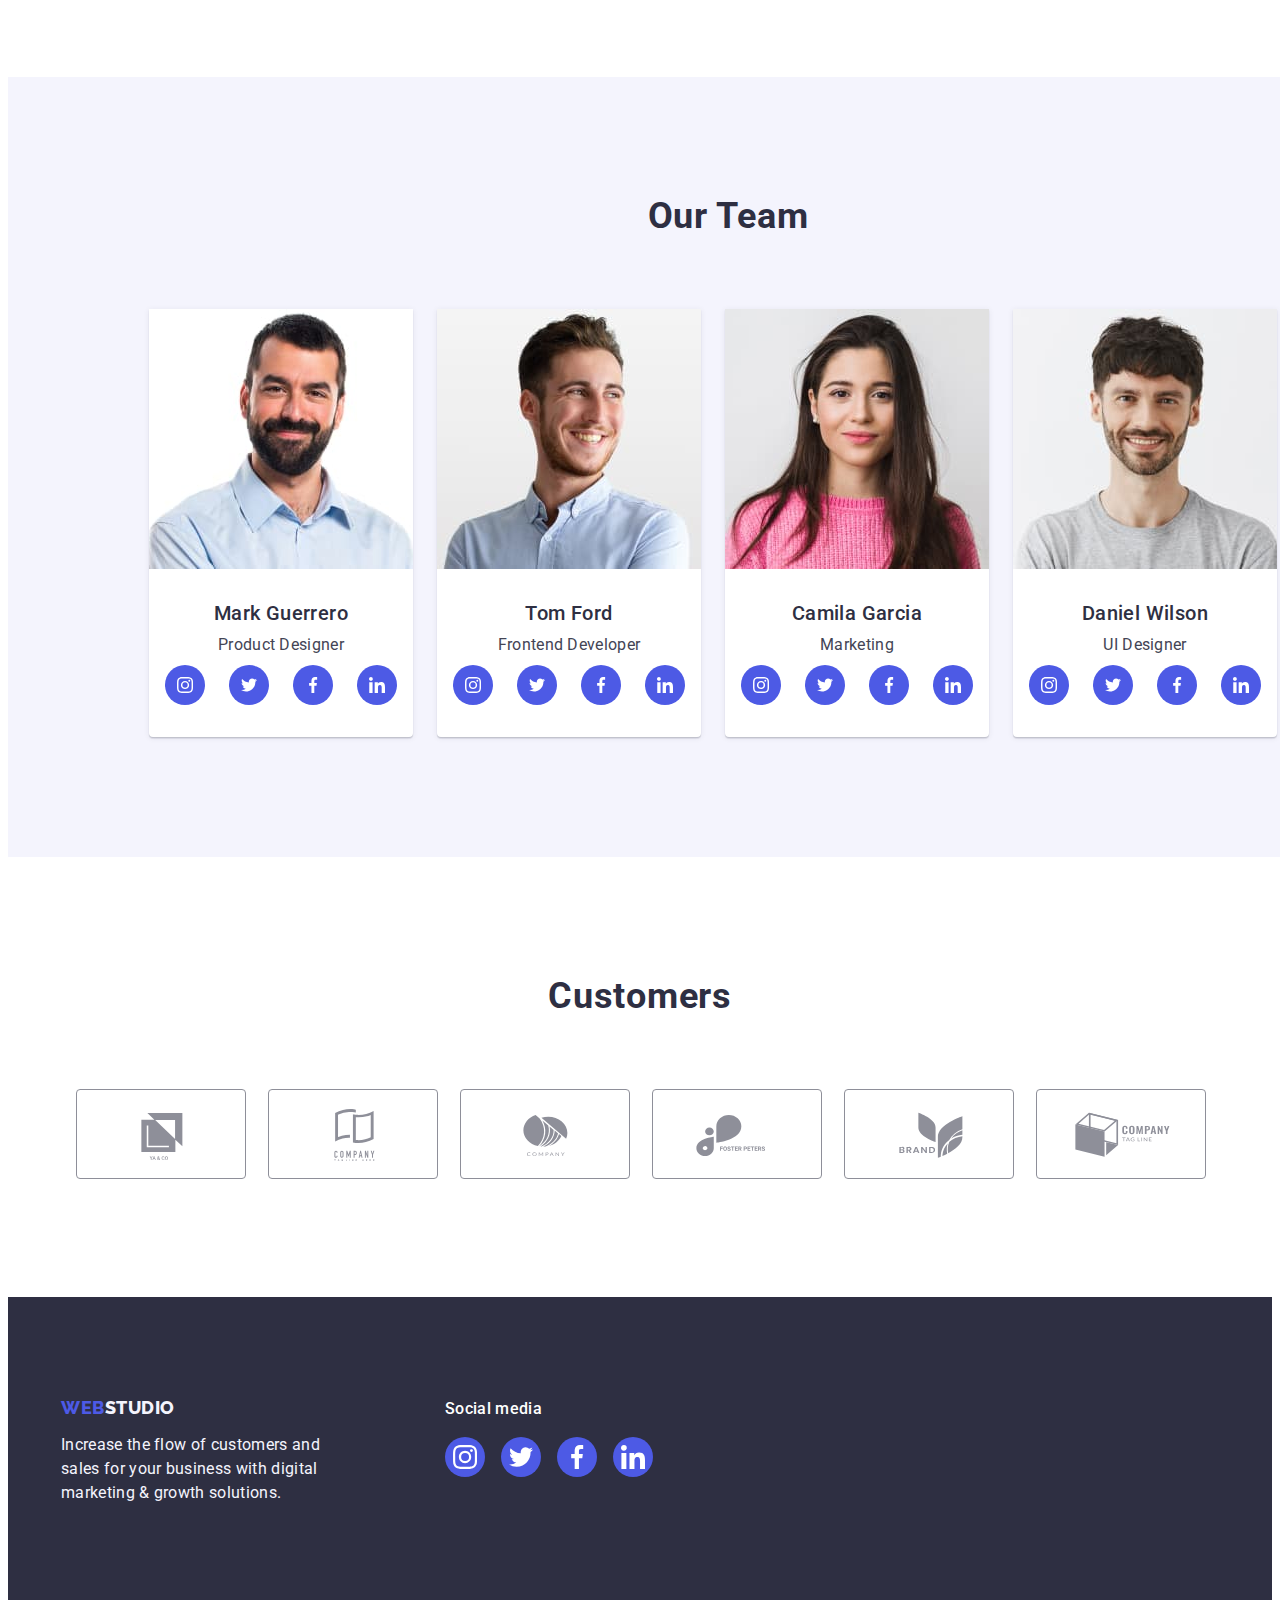
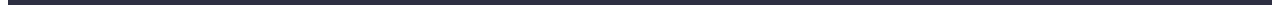
==== commit ac6737da: "Тени" ====
--- a/index.html
+++ b/index.html
@@ -79,13 +79,12 @@
                   <use href="./images/description.svg#icon-antenna"></use>
                 </svg>
               </div>
-              <div class="description-card">
-                <h3 class="list-title">Strategy</h3>
-                <p class="list-text">
-                  Our goal is to identify the business problem to walk away with
-                  the perfect and creative solution.
-                </p>
-              </div>
+
+              <h3 class="list-title">Strategy</h3>
+              <p class="list-text">
+                Our goal is to identify the business problem to walk away with
+                the perfect and creative solution.
+              </p>
             </li>
             <li class="list-item">
               <div class="description-list-icon">
@@ -93,13 +92,11 @@
                   <use href="./images/description.svg#icon-clock"></use>
                 </svg>
               </div>
-              <div class="description-card">
-                <h3 class="list-title">Punctuality</h3>
-                <p class="list-text">
-                  Bring the key message to the brand's audience for the best
-                  price within the shortest possible time.
-                </p>
-              </div>
+              <h3 class="list-title">Punctuality</h3>
+              <p class="list-text">
+                Bring the key message to the brand's audience for the best price
+                within the shortest possible time.
+              </p>
             </li>
             <li class="list-item">
               <div class="description-list-icon">
@@ -107,13 +104,12 @@
                   <use href="./images/description.svg#icon-diagram"></use>
                 </svg>
               </div>
-              <div class="description-card">
-                <h3 class="list-title">Diligence</h3>
-                <p class="list-text">
-                  Research and confirm brands that present the strongest digital
-                  growth opportunities and minimize risk.
-                </p>
-              </div>
+
+              <h3 class="list-title">Diligence</h3>
+              <p class="list-text">
+                Research and confirm brands that present the strongest digital
+                growth opportunities and minimize risk.
+              </p>
             </li>
             <li class="list-item">
               <div class="description-list-icon">
@@ -121,13 +117,12 @@
                   <use href="./images/description.svg#icon-astronaut"></use>
                 </svg>
               </div>
-              <div class="description-card">
-                <h3 class="list-title">Technologies</h3>
-                <p class="list-text">
-                  Design practice focused on digital experiences. We bring forth
-                  a deep passion for problem-solving.
-                </p>
-              </div>
+
+              <h3 class="list-title">Technologies</h3>
+              <p class="list-text">
+                Design practice focused on digital experiences. We bring forth a
+                deep passion for problem-solving.
+              </p>
             </li>
           </ul>
         </div>
@@ -404,7 +399,7 @@
 
     <!--Footer-->
     <footer class="footer">
-      <div class="container footer">
+      <div class="container">
         <div class="footer-content">
           <a href="./index.html" class="footer-logo link">
             Web<span class="footer-link-logo">Studio</span>
@@ -416,7 +411,7 @@
         </div>
 
         <div class="footer-soc">
-          <h2 class="footer-title">Social media</h2>
+          <p class="footer-title">Social media</p>
           <ul class="footer-list list">
             <li class="footer-item">
               <a href="" class="footer-link link">
--- a/css/styles.css
+++ b/css/styles.css
@@ -154,8 +154,7 @@
 .hero {
   padding: 188px 0;
   margin: 0 auto;
-  width: 1440px;
-  height: 600px;
+  max-width: 1440px;
 
   text-align: center;
   background-color: var(--defoult-text-color);
@@ -227,7 +226,7 @@
   align-items: center;
   justify-content: center;
   margin-bottom: 8px;
-  padding: 24px 0;
+  height: 112px;
 
   background: #f4f4fd;
   border-radius: 4px;
@@ -378,48 +377,36 @@
 }
 
 .customer-link {
-  padding: 16px 32px;
   width: 100%;
   height: 100%;
-  border: 1px solid #8e8f99;
+  color: #8e8f99;
+  border: 1px solid currentColor;
   border-radius: 4px;
-  background-color: var(--main-white-color);
   display: flex;
   align-items: center;
   justify-content: center;
 }
 
 .customer-icon {
-  fill: #8e8f99;
-}
-
-.customer-icon:is(:hover, :focus) {
-  fill: var(--main-ocean-color);
+  fill: currentColor;
 }
 
 .customer-link:is(:hover, :focus) {
-  border: 1px solid var(--main-ocean-color);
+  color: var(--main-ocean-color);
 }
 
 /* Footer */
 
 .footer {
-  margin: 0 auto;
-
-  width: 1440px;
-  height: 312px;
+  padding: 100px 0;
   background-color: var(--defoult-text-color);
 }
 
-.container.footer {
-  display: flex;
-  margin-right: auto;
+.footer .container {
+  display: flex;
 }
 
 .footer-content {
-  padding-top: 100px;
-  margin-top: 0px;
-  margin-left: 141px;
   margin-right: 120px;
 }
 
@@ -455,10 +442,6 @@
   color: var(--main-cloud-color);
 }
 
-.footer-soc {
-  padding-top: 100px;
-}
-
 .footer-title {
   margin-bottom: 16px;
 
@@ -473,7 +456,7 @@
 .footer-list {
   display: flex;
   justify-content: center;
-  gap: 24px;
+  gap: 16px;
 }
 
 .footer-item {
@@ -528,10 +511,12 @@
   justify-content: center;
   margin-bottom: 72px;
 }
+
 .filter-item:is(:hover, :focus) {
-  box-shadow: 0px 1px 6px rgba(46, 47, 66, 0.08),
-    0px 1px 1px rgba(46, 47, 66, 0.16), 0px 2px 1px rgba(46, 47, 66, 0.08);
-}
+  box-shadow: 0px 3px 1px rgba(0, 0, 0, 0.1), 0px 2px 1px rgba(0, 0, 0, 0.08),
+    0px 2px 2px rgba(0, 0, 0, 0.12);
+}
+
 .filter-list .filter-item + .filter-item {
   margin-left: 24px;
 }
@@ -572,17 +557,22 @@
   margin-right: 24px;
   margin-bottom: 48px;
 }
-.portfolio-item:is(:hover, :focus) {
+
+.portfolio-item:nth-child(3n) {
+  margin-right: 0px;
+}
+
+.portfolio-item:nth-last-child(-n + 3) {
+  margin-bottom: 0px;
+}
+
+.portfolio-link {
+  display: block;
+}
+
+.portfolio-link:is(:hover, :focus) {
   box-shadow: 0px 1px 6px rgba(46, 47, 66, 0.08),
     0px 1px 1px rgba(46, 47, 66, 0.16), 0px 2px 1px rgba(46, 47, 66, 0.08);
-}
-
-.portfolio-item:nth-child(3n) {
-  margin-right: 0px;
-}
-
-.portfolio-item:nth-last-child(-n + 3) {
-  margin-bottom: 0px;
 }
 
 .portfolio-title {
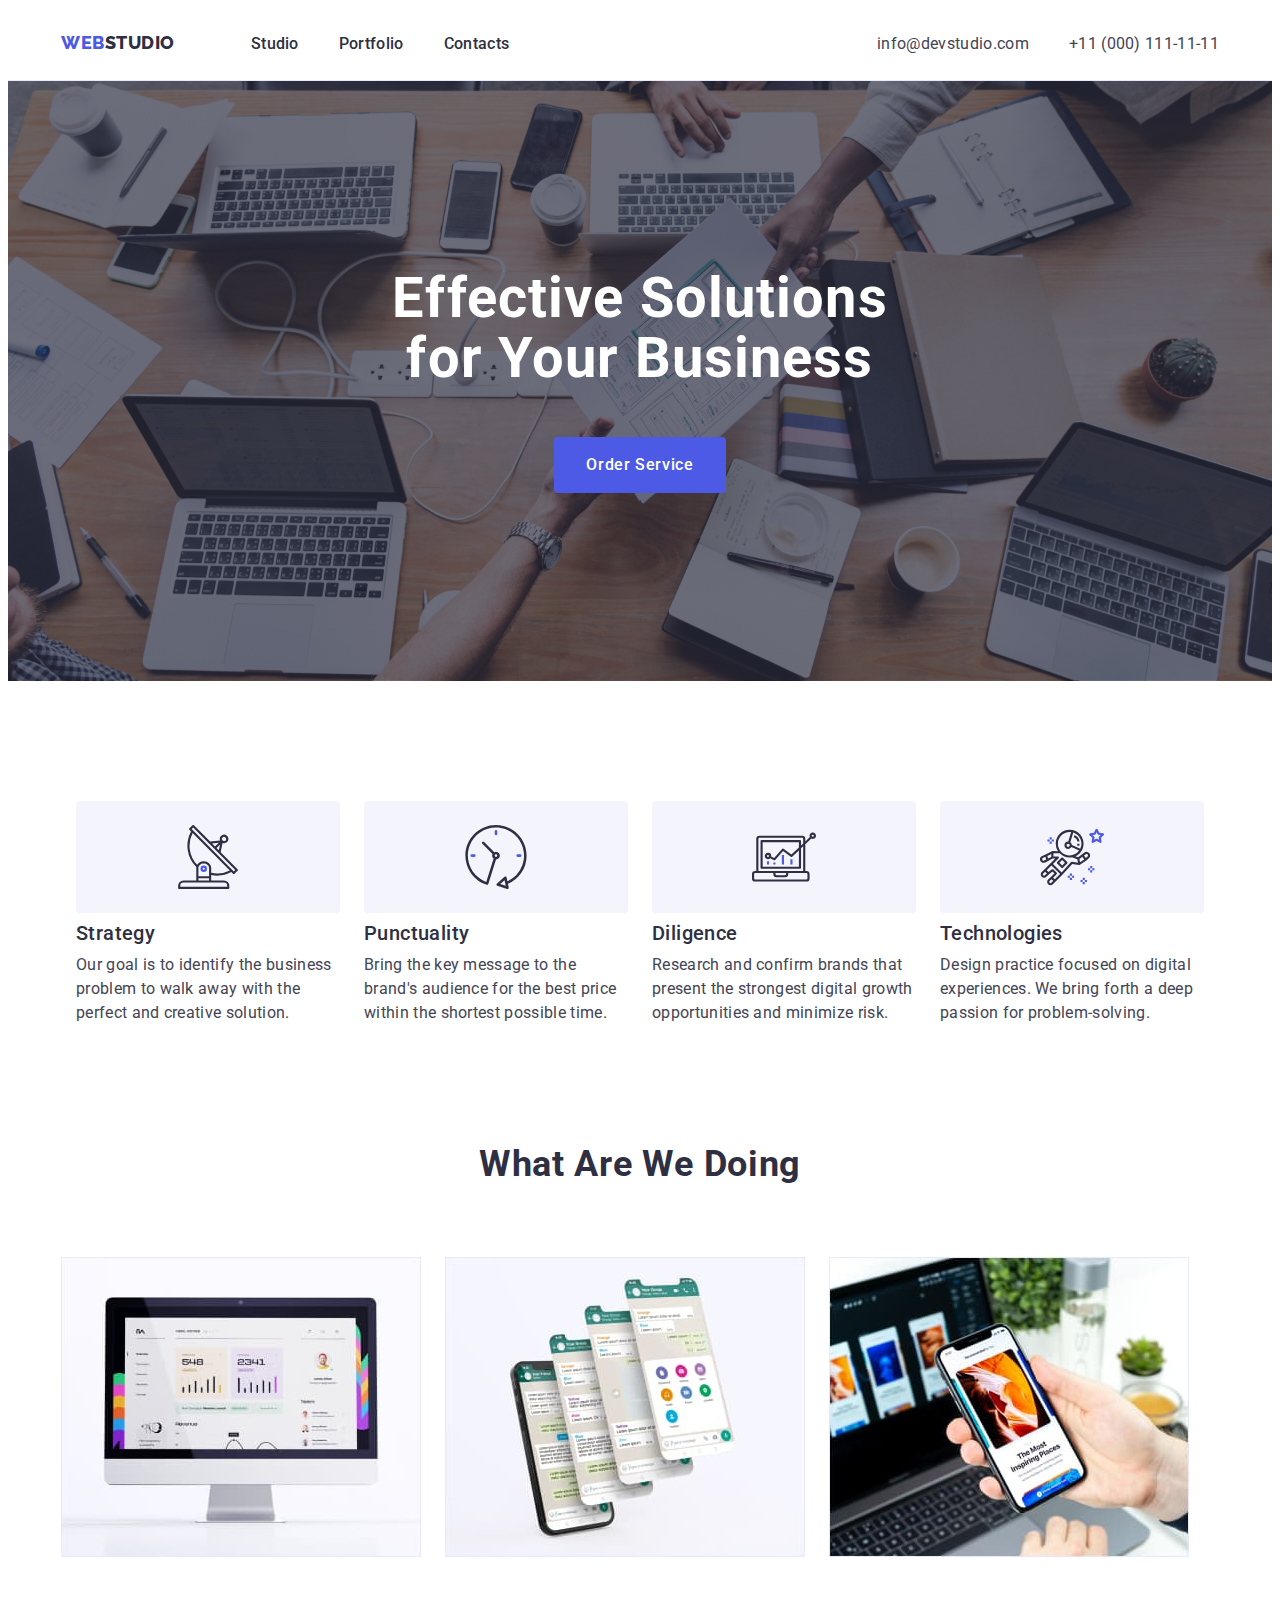
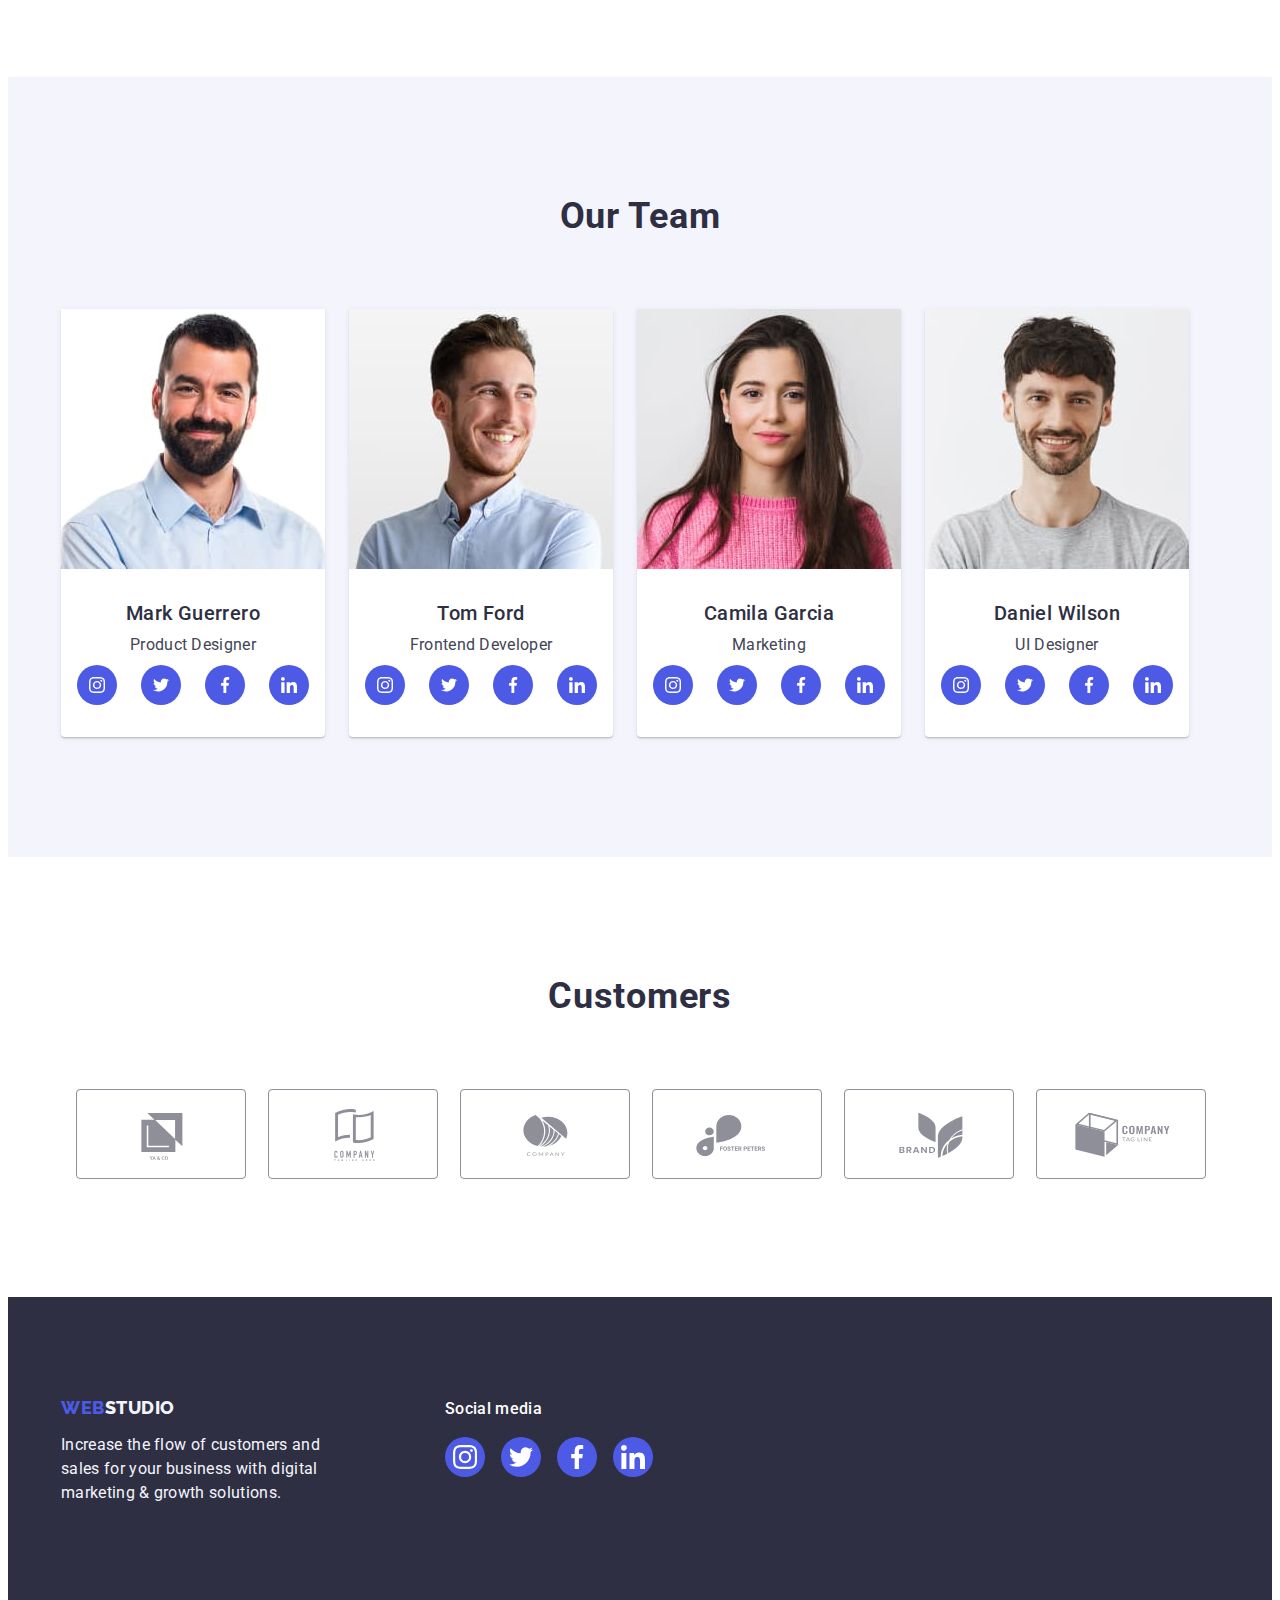
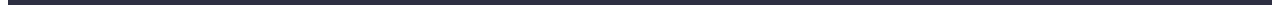
==== commit 426da56f: "выавы" ====
--- a/index.html
+++ b/index.html
@@ -22,6 +22,7 @@
   </head>
   <body>
     <!--Site header-->
+
     <header class="header">
       <div class="container main-cont">
         <nav class="header-navigation">
--- a/css/styles.css
+++ b/css/styles.css
@@ -57,8 +57,6 @@
 /* Header */
 
 .header {
-  width: 1440px;
-  margin: 0 auto;
   border-bottom: 1px solid #e7e9fc;
 }
 
@@ -281,8 +279,6 @@
 /* Out team */
 
 .section-team {
-  margin: 0 auto;
-  width: 1440px;
   padding: 120px 0;
 
   background-color: var(--main-cloud-color);
@@ -512,7 +508,8 @@
   margin-bottom: 72px;
 }
 
-.filter-item:is(:hover, :focus) {
+.portfolio-btn:is(:hover, :focus),
+.filter-btn:is(:hover, :focus) {
   box-shadow: 0px 3px 1px rgba(0, 0, 0, 0.1), 0px 2px 1px rgba(0, 0, 0, 0.08),
     0px 2px 2px rgba(0, 0, 0, 0.12);
 }
